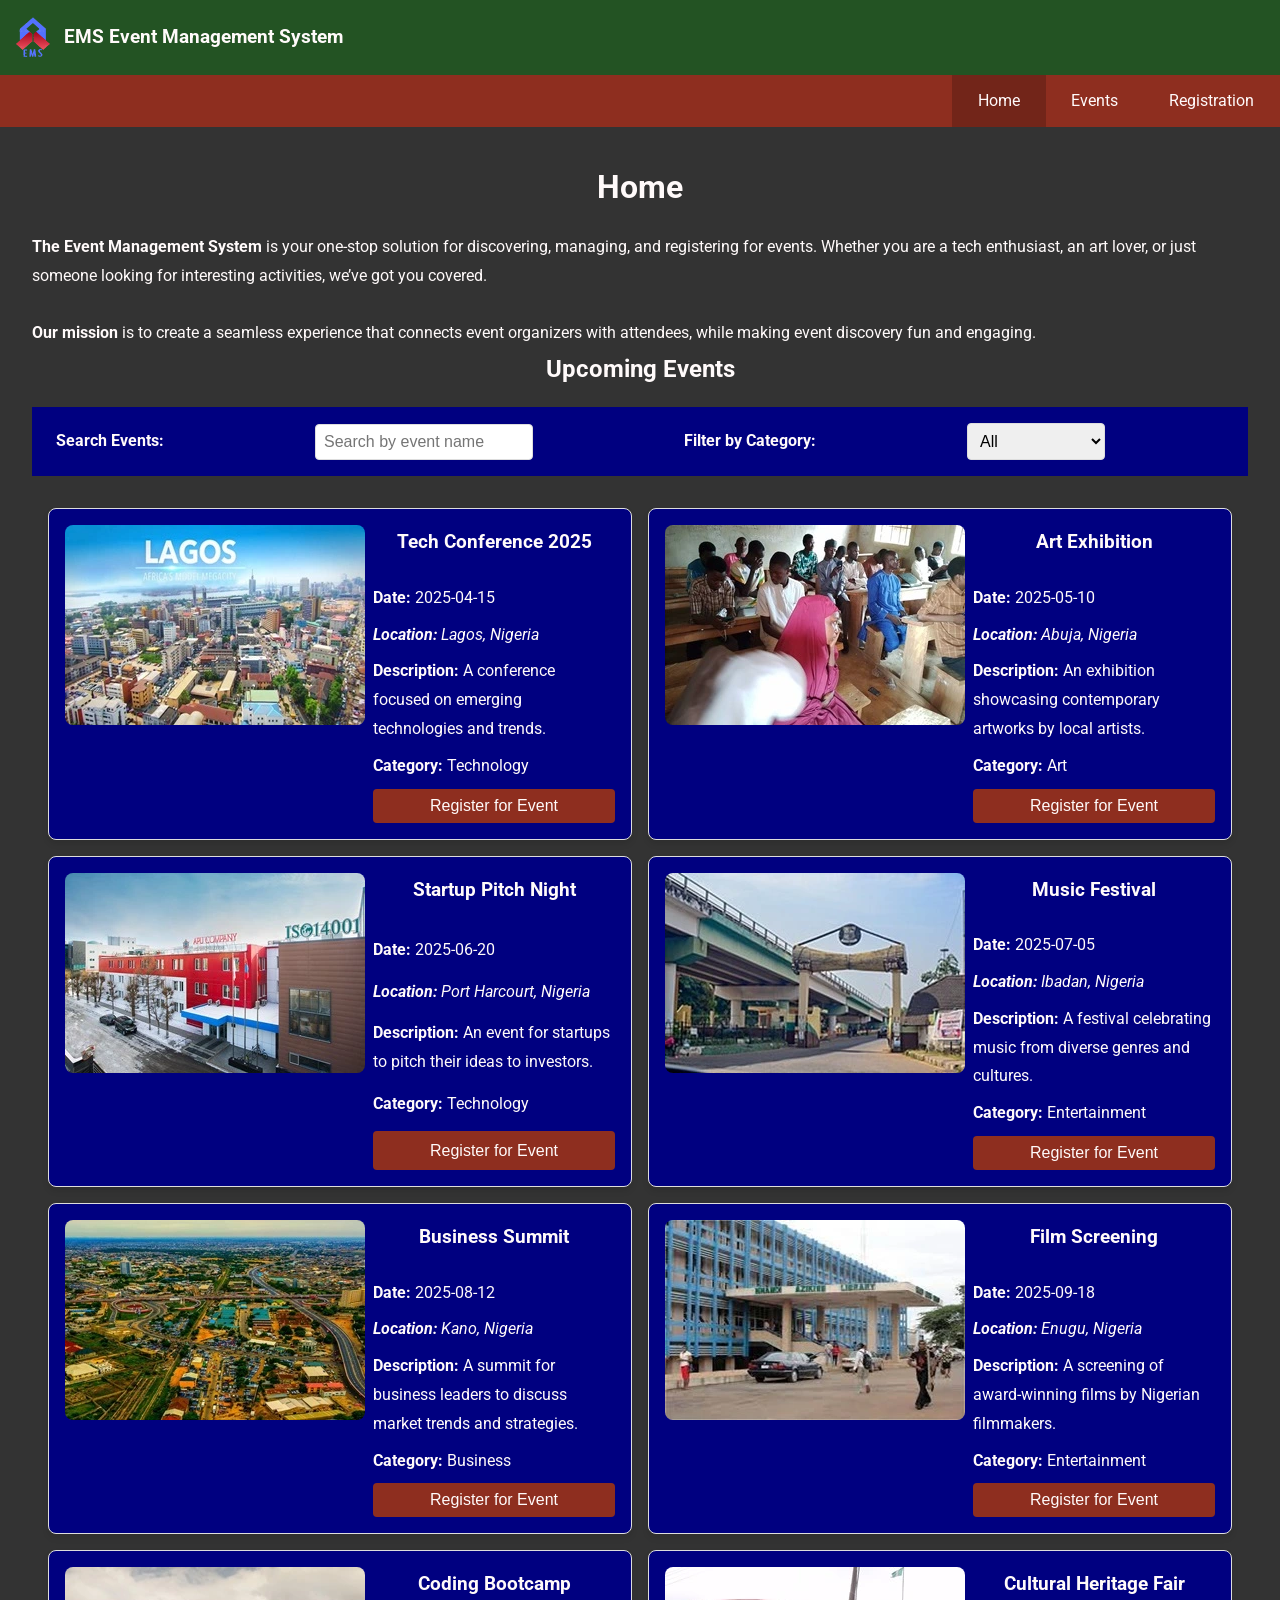
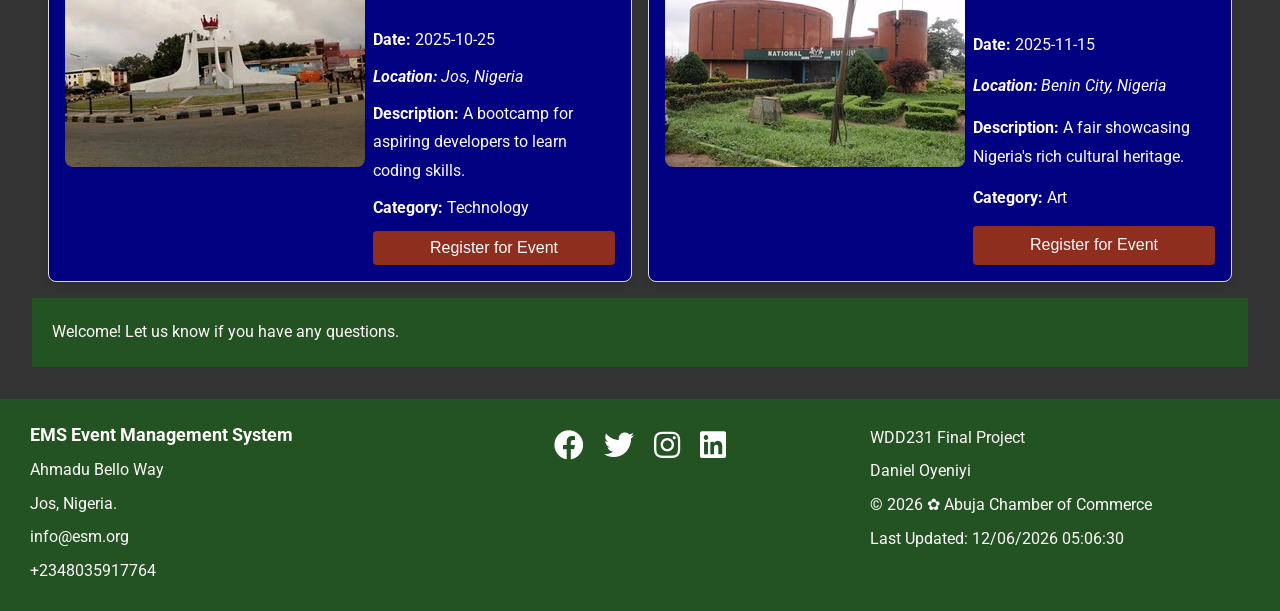
==== index.html @ 818a4169 "ems" ====
<!DOCTYPE html>
<html lang="en">
  <head>
    <meta charset="UTF-8">
    <meta name="viewport" content="width=device-width, initial-scale=1.0" />
    <title>Event Management System - Daniel Oyeniyi</title>
    <meta
      name="description"
      content="WDD 231 - Event Management System - Daniel Oyeniyi"
    />
    <meta name="author" content="Daniel Oyeniyi" />

    <link rel="preconnect" href="https://fonts.googleapis.com" />
    <link rel="preconnect" href="https://fonts.gstatic.com" crossorigin />
    <link
      href="https://fonts.googleapis.com/css2?family=Roboto:wght@400;700&display=swap"
      rel="stylesheet"
    />
    <meta property="og:title" content="Event Management System - Daniel Oyeniyi" />

    <meta property="og:image" content="images/logo.png" />
    <meta
      property="og:url"
      content="https://dandrichest.github.io/wdd231/final-project/index.html"
    />
    <meta property="og:type" content="website"/>
    <link
      href="https://cdnjs.cloudflare.com/ajax/libs/font-awesome/5.15.4/css/all.min.css"
      rel="stylesheet"
    />

    <link rel="stylesheet" href="styles/style.css" />
    <script defer src="scripts/script.js"></script>
    <link rel="icon" href="favicon.ico" />
  </head>
  <body>
    <header>
        <img src="images/logo.png" alt="ems image" width="34" height="40" />
          <span>EMS Event Management System</span>
          <button id="menu" aria-label="menu"></button>

     </header>
      <nav id="animateme">
        <ul class="navigation">
          <li><a href="index.html" class="active">Home</a></li>
          <li><a href="events.html" title="events">Events</a></li>
          <li><a href="registration.html" title="registration">Registration</a></li>
        </ul>
      </nav>
    <main>
      <h1>Home</h1>
      <section>
              <p>
        <strong>The Event Management System</strong> is your one-stop solution for discovering, managing, and registering for events. Whether you are a tech enthusiast, an art lover, or 
        just someone looking for interesting activities, we’ve got you covered.
      </p>
      <br>
      <p>
        <strong>Our mission</strong> is to create a seamless experience that connects event organizers with attendees, while making event discovery fun and engaging.
      </p>
      </section>
      <section>
      <h2>Upcoming Events</h2>
    <div class="filter-container">
      <label for="searchEvents">Search Events:</label>
      <input type="text" id="searchEvents" placeholder="Search by event name">
      <label for="categoryFilter">Filter by Category:</label>
      <select id="categoryFilter">
        <option value="all">All</option>
        <option value="Technology">Technology</option>
        <option value="Art">Art</option>
        <option value="Entertainment">Entertainment</option>
        <option value="Business">Business</option>
      </select>
    </div>
  </section>
  <section class="events card-container">
    
    <!-- Cards will be dynamically added here by JavaScript -->
  </section>
  <footer>
    <div id="visit-message"></div>

    </main>
    <footer>
      <div class="footer-cham">
        <div class="cham">
          <h3>EMS Event Management System</h3>
          <p>Ahmadu Bello Way</p>
          <p>Jos, Nigeria.</p>
          <p>info@esm.org</p>
          <p>+2348035917764</p>
        </div>
        <div class="cham">
          <ul class="social-media">
            <li>
              <a href="https://facebook.com" target="_blank"
                ><i class="fab fa-facebook"></i
              ></a>
            </li>
            <li>
              <a href="https://twitter.com" target="_blank"
                ><i class="fab fa-twitter"></i
              ></a>
            </li>
            <li>
              <a href="https://instagram.com" target="_blank"
                ><i class="fab fa-instagram"></i
              ></a>
            </li>
            <li>
              <a href="https://linkedin.com" target="_blank"
                ><i class="fab fa-linkedin"></i
              ></a>
            </li>
          </ul>
        </div>
        <div class="cham">
          <p>WDD231 Final Project</p>
          <p>Daniel Oyeniyi</p>
          <p id="current-year">&copy; 2025 ✿ EMS Event Management System</p>
          <p id="lastModified"></p>
        </div>
      </div>
    </footer>
  </body>
</html>
---- styles/style.css ----
* {
    margin: 0;
    padding: 0;
    box-sizing: border-box;
}

:root {
    --main-bg-color: #000080;
    --main-text-color: #fffafa;
    --main-bgg-color: #8e2e1f;
    --main-bggg-color: #235323;
    --main-bgggg-color: #333;
}

body {
  font-family: 'Roboto', sans-serif;
  background-color: var(--main-bgggg-color);
  color: var(--main-text-color);
  display: flex;
  flex-direction: column;
  min-height: 100vh;
  line-height: 1.8; /* Adjusted for better readability */
}

header {
  display: grid;
  grid-template-columns: 44px auto 44px;
  align-items: center;
  background-color: var(--main-bggg-color);
}

nav {
  background-color: var(--main-bgg-color);
  transition: max-height 0.5s ease-out;
  max-height: 0; /* Collapse by default */
  overflow: hidden;
}
nav.open {
  max-height: 300px; /* Adjust the height as needed */
}


#menu {
  font-size: 2rem;
  background: none;
  border: none;
  width: 100%;
  padding: .5rem 2vw;
  text-align: right;
  color: var(--main-text-color);
  cursor: pointer;
}

#menu::before {
  content: "\2630"; /* Hamburger icon */
}

#menu.open::before {
  content: "X"; /* Close icon */
}

nav .active {
    background-color:rgba(0, 0, 0, 0.2);
}

.navigation {
  list-style-type: none;
  margin: 0;
  padding: 0;
}

.navigation li a {
  display: block;
  padding: 0.75rem 2vw;
  color: var(--main-text-color);
  text-decoration: none;
}


.navigation li a:hover {
  background-color: rgba(0, 0, 0, 0.1);
}

span {
  padding: 20px;
  font-weight: bold;
  font-size:larger;
}

header img {
  margin-left: 1rem;
}

@media only screen and (min-width: 38rem) {
  #menu {
    display: none; /* Hide hamburger on larger screens */
  }

  nav {
    max-height: none;
    grid-template-rows: 1fr;
  }

  .navigation {
    display: flex;
    justify-content: flex-end;
  }
}


main {
  padding: 2rem;
}

/* Section Titles */
h1, h2 {
  text-align: center;
  color: var(--main-text-color);
  margin-bottom: 1rem;
}

/* Filter Section */
.filter-container {
  display: grid;
  gap: 0.5rem; /* Space between elements */
  padding: 1rem;
  text-align: center;
  background-color: var(--main-bg-color);
  margin-bottom: 1rem;
}

.filter-container label {
  display: block; /* Ensure labels appear above inputs on small screens */
}

.filter-container input,
.filter-container select {
  width: 100%; /* Full width on small screens */
  padding: 0.5rem;
  margin: 0 auto; /* Center alignment */
  box-sizing: border-box; /* Prevent padding from exceeding container width */
}

/* Medium and Large Screens */
@media (min-width: 641px) {
  .filter-container {
    display: flex;
    flex-wrap: wrap; /* Allow wrapping */
    justify-content: center;
    align-items: center;
    gap: 1rem; /* More space between elements on larger screens */
  }

  .filter-container label {
    display: inline; /* Inline labels on larger screens */
    margin: 0 0.5rem;
  }

  .filter-container input,
  .filter-container select {
    width: auto; /* Adapt input sizes to content */
  }
}


/* Event Cards Section */
.card-container {
  display: grid;
  gap: 1rem;
  padding: 1rem;
}

/* Card Styles */
.card {
  display: grid;
  grid-template-areas:
    "title"
    "image"
    "date"
    "address"
    "description"
    "category"
    "button";
  grid-template-columns: 1fr;
  gap: 0.5rem;
  border: 1px solid #ddd;
  border-radius: 8px;
  box-shadow: 0 4px 6px rgba(0, 0, 0, 0.1);
  background-color: var(--main-bg-color);
  padding: 1rem;
  transition: transform 0.3s ease;
}

.card:hover {
  transform: scale(1.05);
  box-shadow: 0 8px 12px rgba(0, 0, 0, 0.15);
  background-color: var(--main-bggg-color);
}
.card-title {
  grid-area: title;
  text-align: center;
  font-size: 1.2rem;
}

.card-image img {
  max-width: 100%;
  border-radius: 8px;
}

.card-image {
  grid-area: image;
  max-width: 100%;
  border-radius: 8px;
}

.card-date {
  grid-area: date;
}

.card-address {
  grid-area: address;
}

.card-description {
  grid-area: description;
}

.card-category {
  grid-area: category;
}

.view-details {
  grid-area: button;
  background-color: var(--main-bgg-color);
  color: var(--main-text-color);
  border: none;
  padding: 0.5rem 1rem;
  border-radius: 4px;
  cursor: pointer;
  text-align: center;
}

.view-details:hover {
  background-color: var(--main-bgggg-color);
}

/* Responsive Layouts */

/* Small Screens (320px–640px) */
@media (max-width: 640px) {
  .card-container {
    grid-template-columns: 1fr; /* Single column */
  }

  .card {
    grid-template-areas:
      "title"
      "image"
      "date"
      "address"
      "description"
      "category"
      "button"; /* Stacked layout */
  }
}

/* Medium Screens (641px–1024px) */
@media (min-width: 641px) and (max-width: 1024px) {
  .card-container {
    grid-template-columns: repeat(1, 1fr); /* Two columns */
  }

  .card {
    grid-template-columns: auto 1fr;
    grid-template-areas:
      "image title"
      "image date"
      "image address"
      "image description"
      "image category"
      "image button"; /* Image on the side */
  }
}

/* Large Screens (1025px and above) */
@media (min-width: 1025px) {
  .card-container {
    grid-template-columns: repeat(2, 1fr); /* Three columns */
  }

  .card {
    grid-template-columns: auto 1fr;
    grid-template-areas:
      "image title"
      "image date"
      "image address"
      "image description"
      "image category"
      "image button"; /* Image on the side */
  }
}

.event-container {
  display: grid;
  grid-template-columns: repeat(auto-fit, minmax(300px, 1fr));
  gap: 1.5rem;
  padding: 1rem;
}

.event-card {
  border: 1px solid #ddd;
  border-radius: 8px;
  box-shadow: 0 4px 6px rgba(0, 0, 0, 0.1);
  background-color: white;
  padding: 1rem;
  transition: transform 0.3s ease;
}

.event-card:hover {
  transform: scale(1.05);
}

.event-card h3 {
  text-align: center;
  color: #333;
}

.event-card p {
  font-size: 0.9rem;
  color: #666;
}

.add-event-button {
  background-color: #007bff;
  color: white;
  border: none;
  padding: 0.75rem 1.5rem;
  border-radius: 4px;
  cursor: pointer;
  display: block;
  margin: 1rem auto;
}

.add-event-button:hover {
  background-color: #0056b3;
}

dialog {
  border: none;
  border-radius: 8px;
  padding: 2rem;
  max-width: 400px;
  width: 90%;
  box-shadow: 0 4px 8px rgba(0, 0, 0, 0.2);
}

dialog h2 {
  margin-top: 0;
  text-align: center;
}

dialog button {
  background-color: #007bff;
  color: white;
  border: none;
  padding: 0.5rem 1rem;
  border-radius: 4px;
  cursor: pointer;
}

dialog button:hover {
  background-color: #0056b3;
}

.register-button {
  display: inline-block;
  margin-top: 1rem;
  padding: 0.5rem 1rem;
  background-color: var(--main-bgg-color);
  color: white;
  text-decoration: none;
  border-radius: 4px;
  text-align: center;
}

.register-button:hover {
  background-color: var(--main-bggg-color);
}

/* Registration Form Styles */
.registration-container {
  max-width: 600px;
  margin: 2rem auto;
  padding: 1.5rem;
  background-color: var(--main-bg-color);
  border-radius: 8px;
  box-shadow: 0 4px 6px rgba(0, 0, 0, 0.1);
}

form {
  display: grid;
  gap: 1rem;
}

label {
  font-weight: bold;
  color: var(--main-text-color)
}

input, textarea, button, select {
  font-size: 1rem;
  padding: 0.5rem;
  border: 1px solid #ddd;
  border-radius: 4px;
  box-sizing: border-box;
}

textarea {
  resize: vertical;
}

button {
  background-color: var(--main-bgg-color);
  color: var(--main-text-color);
  border: none;
  cursor: pointer;
  transition: background-color 0.3s;
}

button:hover {
  background-color: #0056b3;
}

/* Footer Styles */
footer {
    background-color: var(--main-bggg-color);
    color: var(--main-text-color); /* White text for footer content */
    padding: 20px;
    
}

/* Default style: Columns */
.footer-cham {
    display: flex; /* Use Flexbox for a row layout */
    justify-content: space-between; /* Space out columns */
    align-items: flex-start; /* Align items to the top */
    gap: 20px; /* Add space between columns */
}

.cham {
    flex: 1; /* Ensure equal column width */
    margin: 0 10px;
}

/* Responsive style: Stacks columns as rows for small screens */
@media (max-width: 640px) { /* Adjust breakpoint as needed */
    .footer-cham {
        flex-direction: column; /* Change layout to a column (stacking) */
        align-items: center; /* Center align items */
        gap: 15px; /* Adjust spacing for stacked items */
    }

    .cham {
        margin: 10px 0px; /* Add vertical spacing between rows */
        text-align: center; /* Center align text in small screens */
    }
}


.cham h3 {
    font-size: 18px; /* Font size for headers */
    margin-bottom: 5px; /* Space below the header */
}

.cham p {
    margin: 5px 0; /* Add spacing between paragraphs */
}

.social-media {
    list-style: none; /* Remove bullet points */
    display: flex; /* Display the social icons horizontally */
    justify-content: center; /* Center-align the icons */
    gap: 20px; /* Space between each icon */
    padding: 0;
    margin: 0;
}

.social-media li a {
    color: white; /* White icons */
    font-size: 30px; /* Icon size */
    text-decoration: none; /* Remove underlines */
}

.social-media li a:hover {
    color: var(--main-bggg-color); /* Change icon color when hovered */
}
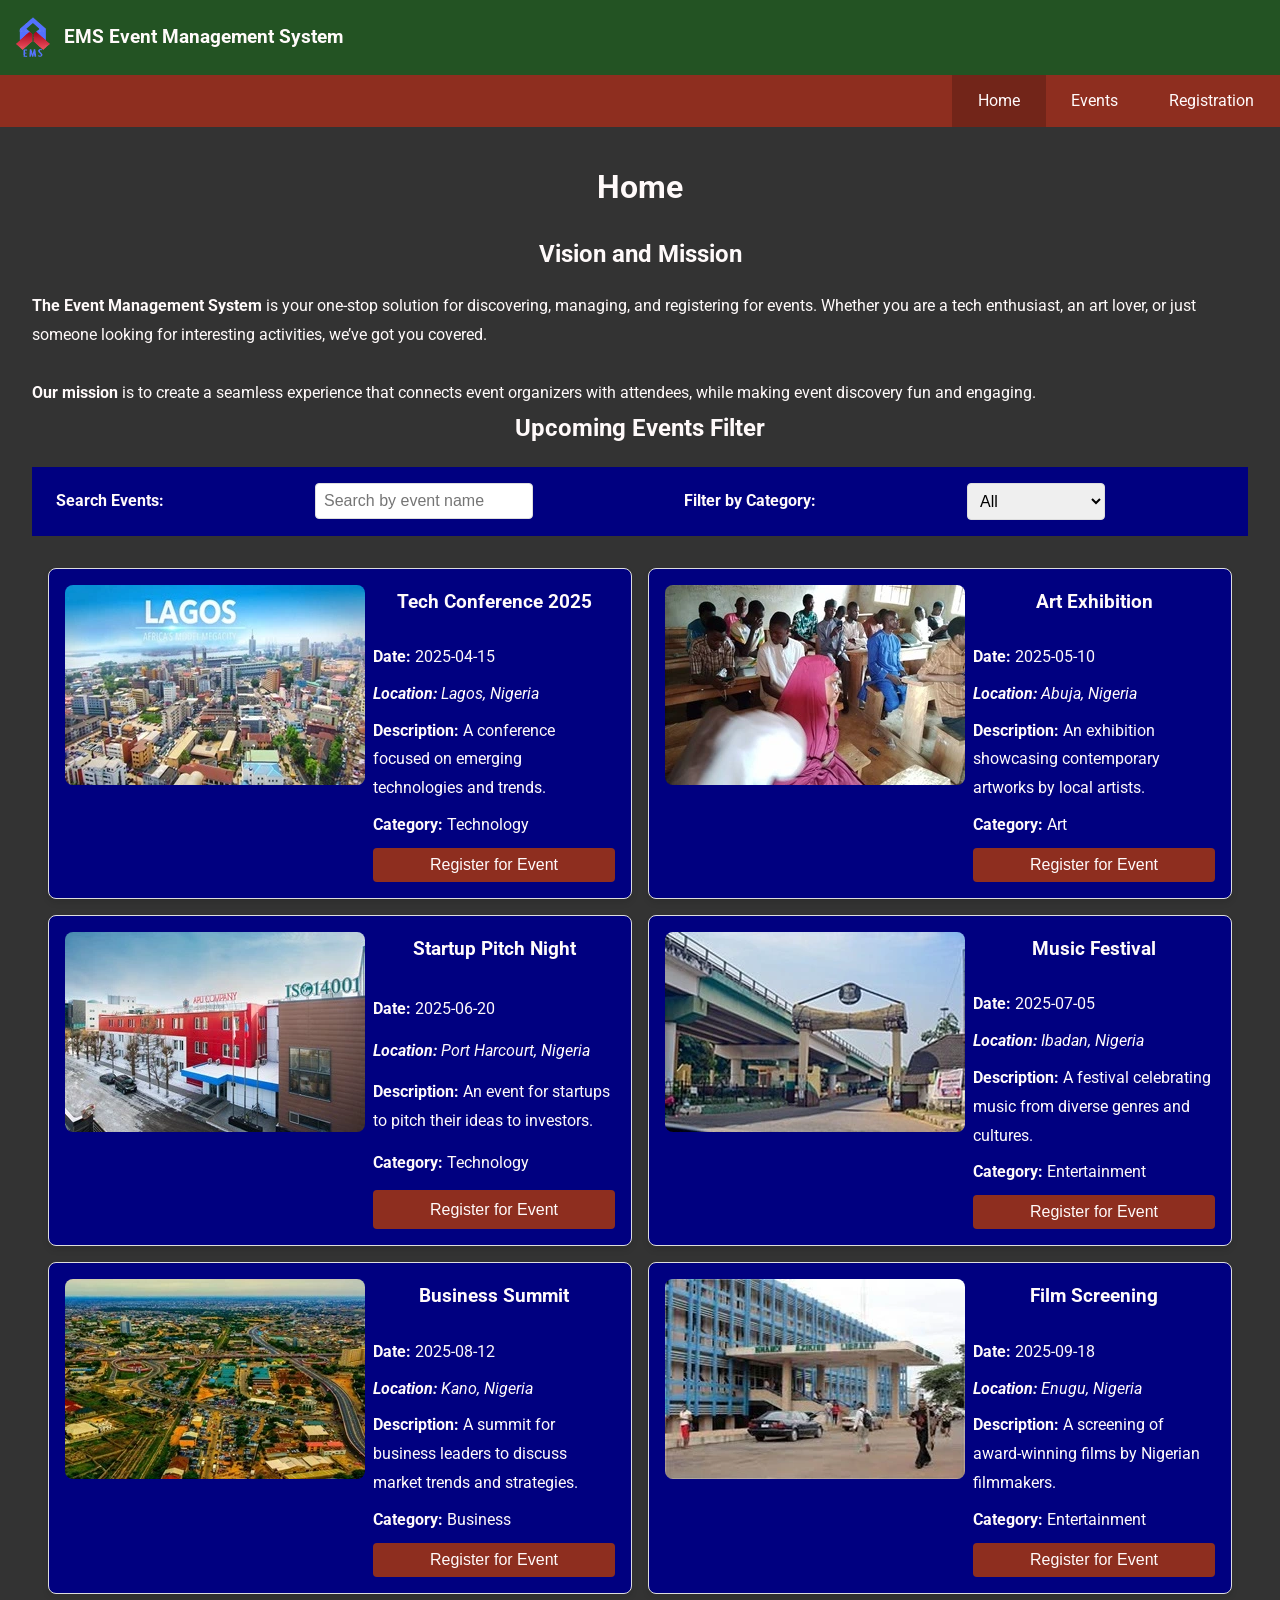
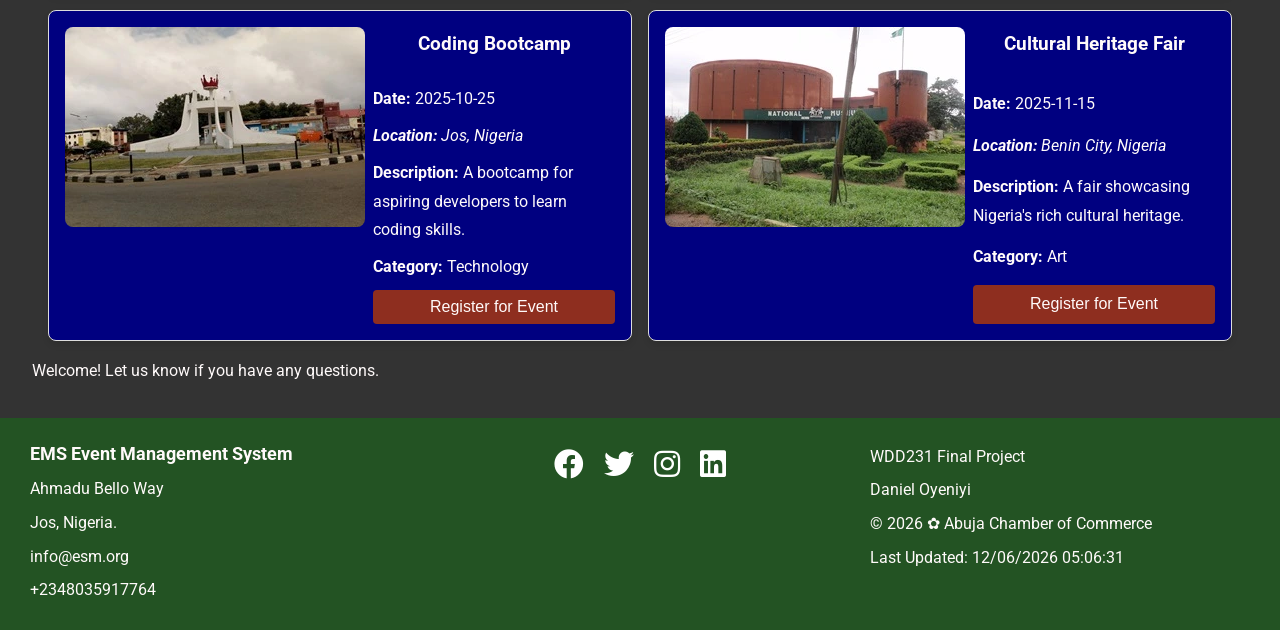
==== commit 59ed2fe0: "updated" ====
--- a/index.html
+++ b/index.html
@@ -50,7 +50,8 @@
     <main>
       <h1>Home</h1>
       <section>
-              <p>
+        <h2>Vision and Mission</h2>
+        <p>
         <strong>The Event Management System</strong> is your one-stop solution for discovering, managing, and registering for events. Whether you are a tech enthusiast, an art lover, or 
         just someone looking for interesting activities, we’ve got you covered.
       </p>
@@ -60,7 +61,7 @@
       </p>
       </section>
       <section>
-      <h2>Upcoming Events</h2>
+      <h2>Upcoming Events Filter</h2>
     <div class="filter-container">
       <label for="searchEvents">Search Events:</label>
       <input type="text" id="searchEvents" placeholder="Search by event name">
@@ -74,11 +75,12 @@
       </select>
     </div>
   </section>
+ 
   <section class="events card-container">
     
     <!-- Cards will be dynamically added here by JavaScript -->
   </section>
-  <footer>
+
     <div id="visit-message"></div>
 
     </main>
